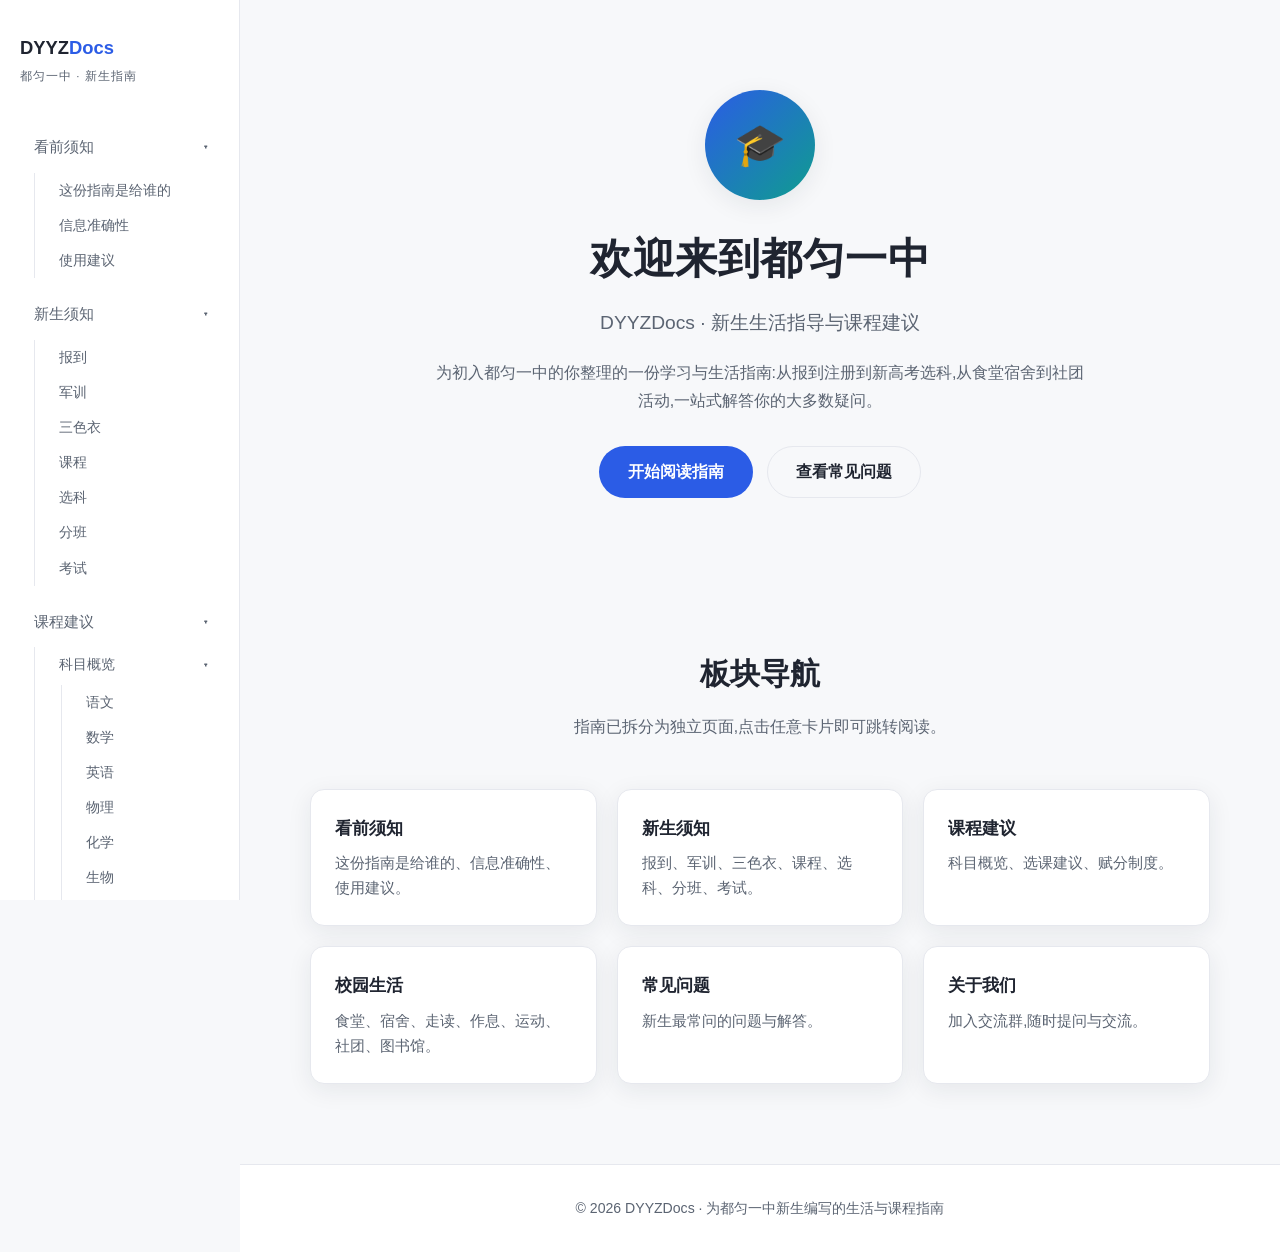
==== index.html @ 172247aa "准备 GitHub Pages 部署:新增 index.html 入口、Actions 工作流、404 页与 README,整合课程建议内容" ====
﻿<!DOCTYPE html>
<html lang="zh-CN">
<head>
<meta charset="UTF-8">
<meta name="viewport" content="width=device-width, initial-scale=1.0">
<meta name="description" content="都匀一中新生生活指南">
<title>DYYZDocs</title>
<link rel="stylesheet" href="style.css">
</head>
<body><!-- ===== 左侧导航栏 ===== -->
<nav id="sideNav">
  <div class="inner">
    <div class="nav-head">
      <a href="index.html" class="logo">DYYZ<span>Docs</span></a>
      <button class="nav-close" onclick="closeNav()" aria-label="关闭菜单">✕</button>
    </div>
    <div class="nav-tag">都匀一中 · 新生指南</div>
    <ul class="nav-links" id="navLinks">
      <li class="nav-group open">
        <div class="nav-group-head">
          <a href="preread.html">看前须知</a>
          <button class="nav-group-toggle" onclick="toggleGroup(this)" aria-label="折叠">▸</button>
        </div>
        <ul class="nav-sublinks">
          <li><a href="preread.html#preread-audience">这份指南是给谁的</a></li>
          <li><a href="preread.html#preread-accuracy">信息准确性</a></li>
          <li><a href="preread.html#preread-howto">使用建议</a></li>
        </ul>
      </li>
      <li class="nav-group open">
        <div class="nav-group-head">
          <a href="essentials.html">新生须知</a>
          <button class="nav-group-toggle" onclick="toggleGroup(this)" aria-label="折叠">▸</button>
        </div>
        <ul class="nav-sublinks">
          <li><a href="essentials.html#es-report">报到</a></li>
          <li><a href="essentials.html#es-military">军训</a></li>
          <li><a href="essentials.html#es-uniform">三色衣</a></li>
          <li><a href="essentials.html#es-course">课程</a></li>
          <li><a href="essentials.html#es-subject">选科</a></li>
          <li><a href="essentials.html#es-class">分班</a></li>
          <li><a href="essentials.html#es-exam">考试</a></li>
        </ul>
      </li>
      <li class="nav-group open">
        <div class="nav-group-head">
          <a href="courses.html">课程建议</a>
          <button class="nav-group-toggle" onclick="toggleGroup(this)" aria-label="折叠">▸</button>
        </div>
        <ul class="nav-sublinks">
          <li class="nav-group open">
            <div class="nav-group-head">
              <a href="courses.html#course-subjects">科目概览</a>
              <button class="nav-group-toggle" onclick="toggleGroup(this)" aria-label="折叠">▸</button>
            </div>
            <ul class="nav-sublinks">
              <li><a href="courses.html#sub-yuwen">语文</a></li>
              <li><a href="courses.html#sub-shuxue">数学</a></li>
              <li><a href="courses.html#sub-yingyu">英语</a></li>
              <li><a href="courses.html#sub-wuli">物理</a></li>
              <li><a href="courses.html#sub-huaxue">化学</a></li>
              <li><a href="courses.html#sub-shengwu">生物</a></li>
              <li><a href="courses.html#sub-zhengzhi">政治</a></li>
              <li><a href="courses.html#sub-lishi">历史</a></li>
              <li><a href="courses.html#sub-dili">地理</a></li>
            </ul>
          </li>
          <li><a href="courses.html#course-select">选课建议</a></li>
          <li><a href="courses.html#course-score">赋分制度</a></li>
        </ul>
      </li>
      <li class="nav-group open">
        <div class="nav-group-head">
          <a href="life.html">校园生活</a>
          <button class="nav-group-toggle" onclick="toggleGroup(this)" aria-label="折叠">▸</button>
        </div>
        <ul class="nav-sublinks">
          <li><a href="life.html#life-canteen">食堂与餐饮</a></li>
          <li><a href="life.html#life-dorm">宿舍生活</a></li>
          <li><a href="life.html#life-day">走读</a></li>
          <li><a href="life.html#life-schedule">作息时间</a></li>
          <li><a href="life.html#life-sports">运动场地</a></li>
          <li><a href="life.html#life-club">社团与活动</a></li>
          <li><a href="life.html#life-library">图书馆</a></li>
        </ul>
      </li>
      <li class="nav-group open">
        <div class="nav-group-head">
          <a href="faq.html">常见问题</a>
          <button class="nav-group-toggle" onclick="toggleGroup(this)" aria-label="折叠">▸</button>
        </div>
        <ul class="nav-sublinks">
          <li><a href="faq.html#faq-report">报到当天需要带什么?</a></li>
          <li><a href="faq.html#faq-military">军训持续多久?</a></li>
          <li><a href="faq.html#faq-dorm">住宿如何分配?</a></li>
          <li><a href="faq.html#faq-xuanke">新高考如何选科?</a></li>
          <li><a href="faq.html#faq-canteen">食堂如何收费?</a></li>
          <li><a href="faq.html#faq-help">遇到问题找谁?</a></li>
        </ul>
      </li>
      <li class="nav-group open">
        <div class="nav-group-head">
          <a href="about.html">关于我们</a>
          <button class="nav-group-toggle" onclick="toggleGroup(this)" aria-label="折叠">▸</button>
        </div>
        <ul class="nav-sublinks">
          <li><a href="about.html#au-qqgroup">QQ群</a></li>
          <li><a href="about.html#au-editor">编辑人QQ</a></li>
        </ul>
      </li>
    </ul>
    <div class="nav-foot">
      <button class="sidebar-collapse" onclick="toggleSidebar()" aria-label="收起侧边栏">« 收起侧边栏</button>
    </div>
  </div>
</nav>

<!-- 移动端:打开按钮 + 遮罩;桌面端:侧边栏收起后浮现的展开按钮 -->
<button class="hamburger" onclick="openNav()" aria-label="打开菜单">☰</button>
<button class="sidebar-open" onclick="toggleSidebar()" aria-label="展开侧边栏">»</button>
<div class="overlay" id="overlay" onclick="closeNav()"></div><!-- ===== Hero ===== -->
<header class="hero" id="top">
  <div class="container">
    <div class="avatar">🎓</div>
    <h1>欢迎来到都匀一中</h1>
    <p class="subtitle">DYYZDocs · 新生生活指导与课程建议</p>
    <p class="intro">为初入都匀一中的你整理的一份学习与生活指南:从报到注册到新高考选科,从食堂宿舍到社团活动,一站式解答你的大多数疑问。</p>
    <div class="hero-actions">
      <a href="preread.html" class="btn btn-primary">开始阅读指南</a>
      <a href="faq.html" class="btn btn-ghost">查看常见问题</a>
    </div>
  </div>
</header><!-- ===== 板块导航 ===== -->
<section id="sections">
  <div class="container">
    <h2 class="section-title">板块导航</h2>
    <p class="section-sub">指南已拆分为独立页面,点击任意卡片即可跳转阅读。</p>
    <div class="cards">
      <a class="card" href="preread.html"><h3>看前须知</h3><p>这份指南是给谁的、信息准确性、使用建议。</p></a>
      <a class="card" href="essentials.html"><h3>新生须知</h3><p>报到、军训、三色衣、课程、选科、分班、考试。</p></a>
      <a class="card" href="courses.html"><h3>课程建议</h3><p>科目概览、选课建议、赋分制度。</p></a>
      <a class="card" href="life.html"><h3>校园生活</h3><p>食堂、宿舍、走读、作息、运动、社团、图书馆。</p></a>
      <a class="card" href="faq.html"><h3>常见问题</h3><p>新生最常问的问题与解答。</p></a>
      <a class="card" href="about.html"><h3>关于我们</h3><p>加入交流群,随时提问与交流。</p></a>
    </div>
  </div>
</section><footer>
  © 2026 DYYZDocs · 为都匀一中新生编写的生活与课程指南
</footer>

<script src="script.js"></script>
</body>
</html>
---- style.css ----
:root {
  --bg: #f7f8fa;
  --surface: #ffffff;
  --text: #1f2430;
  --text-muted: #5b6472;
  --primary: #2b5ce6;
  --primary-dark: #1f4ac7;
  --accent: #0f9d8f;
  --border: #e6e8ee;
  --shadow: 0 6px 24px rgba(31, 36, 48, .08);
  --maxw: 1080px;
}

* { margin: 0; padding: 0; box-sizing: border-box; }

html { scroll-behavior: smooth; }

body {
  font-family: "PingFang SC", "Microsoft YaHei", "Helvetica Neue", Arial, sans-serif;
  background: var(--bg);
  color: var(--text);
  line-height: 1.7;
  -webkit-font-smoothing: antialiased;
  margin-left: 240px; /* 为左侧导航留出空间 */
  transition: margin-left .3s ease;
}

a { color: var(--primary); text-decoration: none; }
img { max-width: 100%; display: block; }
.container { max-width: var(--maxw); margin: 0 auto; padding: 0 24px; }

/* ---------- 左侧导航栏 ---------- */
nav {
  position: fixed; top: 0; left: 0; bottom: 0; z-index: 100;
  width: 240px;
  background: var(--surface);
  border-right: 1px solid var(--border);
  transition: transform .3s ease;
}
nav .inner {
  height: 100%; padding: 32px 20px;
  display: flex; flex-direction: column; align-items: stretch;
  overflow-y: auto; scrollbar-width: thin; scrollbar-color: var(--border) transparent;
}
nav .inner::-webkit-scrollbar { width: 6px; }
nav .inner::-webkit-scrollbar-thumb { background: var(--border); border-radius: 3px; }
.nav-head { display: flex; align-items: center; justify-content: space-between; }
.logo { font-weight: 700; font-size: 1.15rem; color: var(--text); }
.logo span { color: var(--primary); }
.nav-tag {
  margin-top: 4px; font-size: .72rem; color: var(--text-muted);
  letter-spacing: 1px;
}
.nav-links { list-style: none; display: flex; flex-direction: column; gap: 4px; margin-top: 36px; }
.nav-links a {
  display: block; padding: 11px 14px; border-radius: 10px;
  color: var(--text-muted); font-size: .95rem; transition: all .2s;
}
.nav-links a:hover { color: var(--primary); background: #eef1ff; }
.nav-sublinks {
  list-style: none; margin: 2px 0 8px 14px; padding-left: 12px;
  border-left: 1px solid var(--border);
}
.nav-sublinks a {
  display: block; padding: 6px 12px; border-radius: 8px;
  font-size: .85rem; color: var(--text-muted); transition: all .2s;
}
.nav-sublinks a:hover { color: var(--primary); background: #f0f3ff; }

/* 侧边栏可折叠分组 */
.nav-group > .nav-sublinks { display: none; }
.nav-group.open > .nav-sublinks { display: block; }
.nav-group-head { display: flex; align-items: center; gap: 4px; }
.nav-group-head > a { flex: 1; }
.nav-group-toggle {
  background: none; border: none; cursor: pointer; flex-shrink: 0;
  color: var(--text-muted); font-size: .75rem; padding: 10px 10px;
  border-radius: 8px; line-height: 1; transition: all .2s;
}
.nav-group-toggle:hover { color: var(--primary); background: var(--bg); }
.nav-group.open > .nav-group-head .nav-group-toggle { transform: rotate(90deg); }

/* 侧边栏整体收起/展开 */
.nav-foot { margin-top: auto; padding-top: 16px; border-top: 1px solid var(--border); }
.sidebar-collapse {
  display: none; width: 100%; padding: 10px; border: none; background: none; cursor: pointer;
  color: var(--text-muted); border-radius: 8px; font-size: .88rem;
  align-items: center; justify-content: center; gap: 6px; transition: all .2s;
}
.sidebar-collapse:hover { color: var(--primary); background: var(--bg); }
.sidebar-open {
  display: none; align-items: center; justify-content: center;
  position: fixed; top: 14px; left: 14px; z-index: 110;
  width: 44px; height: 44px; border-radius: 12px;
  background: var(--surface); border: 1px solid var(--border);
  font-size: 1.1rem; color: var(--text); box-shadow: var(--shadow); cursor: pointer;
}
@media (min-width: 769px) {
  .sidebar-collapse { display: flex; }
  body.nav-collapsed .sidebar-open { display: flex; }
  body.nav-collapsed { margin-left: 0; }
  body.nav-collapsed nav { transform: translateX(-100%); }
}

/* 桌面端隐藏:汉堡按钮 / 关闭按钮 / 遮罩层(移动端用) */
.hamburger, .nav-close { display: none; background: none; border: none; cursor: pointer; }
.overlay { display: none; position: fixed; inset: 0; z-index: 95; background: rgba(0,0,0,.35); }
.overlay.show { display: block; }

/* ---------- Hero ---------- */
header.hero {
  padding: 90px 0 70px;
  text-align: center;
}
.avatar {
  width: 110px; height: 110px; margin: 0 auto 24px;
  border-radius: 50%;
  background: linear-gradient(135deg, var(--primary), var(--accent));
  display: flex; align-items: center; justify-content: center;
  color: #fff; font-size: 2.6rem; font-weight: 700;
  box-shadow: var(--shadow);
}
.hero h1 { font-size: 2.6rem; letter-spacing: .5px; }
.hero .subtitle { margin-top: 12px; font-size: 1.2rem; color: var(--text-muted); }
.hero .intro { max-width: 660px; margin: 20px auto 0; color: var(--text-muted); }
.hero-actions { margin-top: 32px; display: flex; gap: 14px; justify-content: center; flex-wrap: wrap; }
.btn {
  display: inline-block; padding: 12px 28px; border-radius: 999px;
  font-size: .98rem; font-weight: 600; transition: all .2s; cursor: pointer;
  border: 1px solid transparent;
}
.btn-primary { background: var(--primary); color: #fff; }
.btn-primary:hover { background: var(--primary-dark); }
.btn-ghost { background: transparent; color: var(--text); border-color: var(--border); }
.btn-ghost:hover { border-color: var(--primary); color: var(--primary); }

/* ---------- 通用区块 ---------- */
section { padding: 80px 0; }
.section-title {
  text-align: center; font-size: 1.9rem; margin-bottom: 14px; font-weight: 700;
}
.section-sub {
  text-align: center; color: var(--text-muted); max-width: 560px;
  margin: 0 auto 48px; font-size: .98rem;
}

/* ---------- 小板块标题(课程建议内) ---------- */
.sub-title {
  text-align: center; font-size: 1.35rem; font-weight: 700;
  margin: 56px 0 8px; letter-spacing: .5px;
}
.sub-title:first-of-type { margin-top: 0; }
.sub-title .num { color: var(--primary); margin-right: 8px; }
.sub-sub {
  text-align: center; color: var(--text-muted); max-width: 560px;
  margin: 0 auto 36px; font-size: .95rem;
}

/* ---------- 正文:副标题 + 内容 ---------- */
.plain-text { max-width: 800px; margin: 0 auto; }
.plain-text h4 {
  display: flex; align-items: center; gap: 8px;
  font-size: 1.05rem; font-weight: 700; margin: 22px 0 4px;
}
.plain-text h4::before {
  content: ""; width: 4px; height: 1em; border-radius: 2px;
  background: var(--primary); flex-shrink: 0;
}
.plain-text h4:first-child { margin-top: 0; }
.plain-text p { margin-bottom: 16px; font-size: .97rem; line-height: 1.9; color: var(--text); }

/* ---------- 页脚 ---------- */
footer { padding: 32px 0; text-align: center; color: var(--text-muted); font-size: .88rem; border-top: 1px solid var(--border); background: var(--surface); }

/* ---------- 响应式 ---------- */
@media (max-width: 768px) {
  body { margin-left: 0; }

  /* 抽屉式侧边导航 */
  nav {
    width: 260px; transform: translateX(-100%);
    transition: transform .3s ease;
  }
  nav.open { transform: translateX(0); box-shadow: 6px 0 24px rgba(0,0,0,.12); }
  .nav-links { margin-top: 24px; }

  /* 悬浮的打开按钮 */
  .hamburger {
    display: flex; align-items: center; justify-content: center;
    position: fixed; top: 14px; left: 14px; z-index: 110;
    width: 44px; height: 44px; border-radius: 12px;
    background: var(--surface); border: 1px solid var(--border);
    font-size: 1.3rem; color: var(--text); box-shadow: var(--shadow);
  }
  /* 侧边栏内的关闭按钮 */
  .nav-close {
    display: flex; align-items: center; justify-content: center;
    width: 36px; height: 36px; border-radius: 8px;
    font-size: 1rem; color: var(--text-muted);
  }
  .nav-close:hover { color: var(--text); background: var(--bg); }

  header.hero { padding: 100px 0 60px; }
  .hero h1 { font-size: 2rem; }
  .section-title { font-size: 1.6rem; }
}

/* ================= 多页面拆分后新增样式 ================= */

/* 子页面页头 */
.page-hero { padding: 64px 0 30px; text-align: center; }
.page-hero h1 { font-size: 2.1rem; letter-spacing: .5px; }
.page-hero .subtitle { margin-top: 10px; font-size: 1.08rem; color: var(--text-muted); }

/* 子页面正文间距 */
main section { padding: 40px 0 64px; }

/* 卡片网格(板块导航 / 科目概览 / 课程建议) */
.cards {
  display: grid;
  grid-template-columns: repeat(auto-fill, minmax(280px, 1fr));
  gap: 20px;
  max-width: 900px;
  margin: 0 auto;
}
.card {
  display: block;
  background: var(--surface);
  border: 1px solid var(--border);
  border-radius: 14px;
  padding: 24px;
  box-shadow: var(--shadow);
  transition: transform .25s, box-shadow .25s, border-color .25s;
}
.card:hover {
  transform: translateY(-4px);
  border-color: var(--primary);
  box-shadow: 0 10px 28px rgba(31, 36, 48, .14);
}
.card h3 {
  font-size: 1.08rem;
  margin-bottom: 8px;
  color: var(--text);
}
.card p {
  font-size: .92rem;
  color: var(--text-muted);
  margin: 0;
}

@media (max-width: 768px) {
  .page-hero { padding: 96px 0 24px; }
  .page-hero h1 { font-size: 1.7rem; }
}
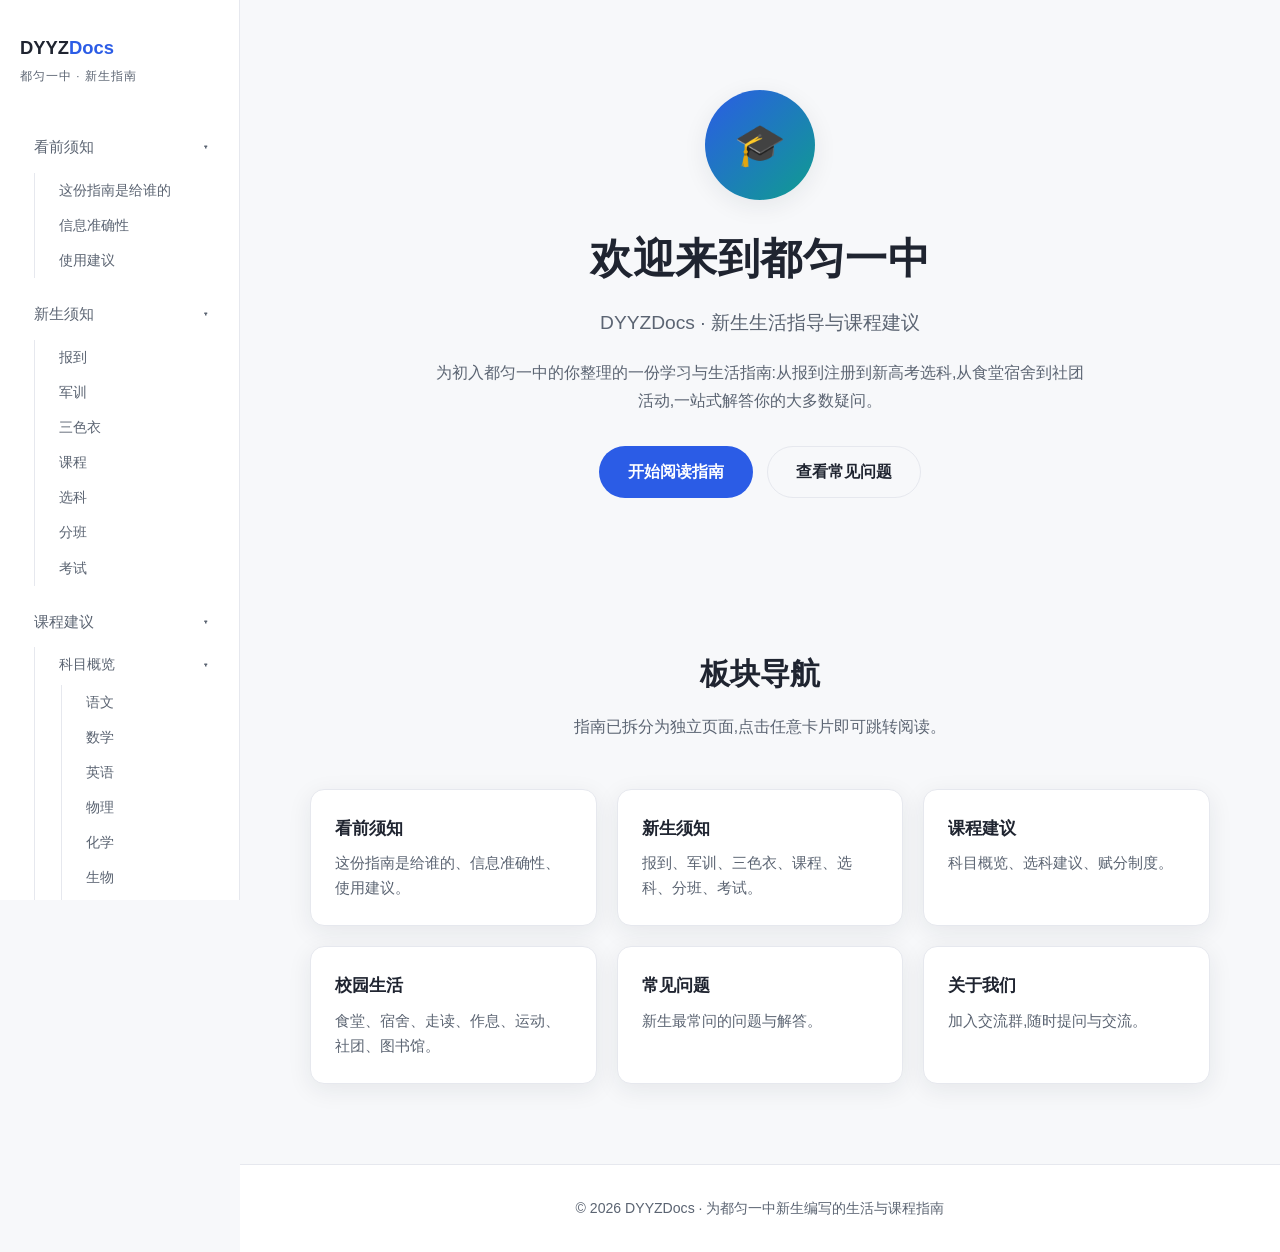
==== commit 52c35610: "更改字样及图标" ====
--- a/index.html
+++ b/index.html
@@ -65,7 +65,7 @@
               <li><a href="courses.html#sub-dili">地理</a></li>
             </ul>
           </li>
-          <li><a href="courses.html#course-select">选课建议</a></li>
+          <li><a href="courses.html#course-select">选科建议</a></li>
           <li><a href="courses.html#course-score">赋分制度</a></li>
         </ul>
       </li>
@@ -93,7 +93,6 @@
           <li><a href="faq.html#faq-report">报到当天需要带什么?</a></li>
           <li><a href="faq.html#faq-military">军训持续多久?</a></li>
           <li><a href="faq.html#faq-dorm">住宿如何分配?</a></li>
-          <li><a href="faq.html#faq-xuanke">新高考如何选科?</a></li>
           <li><a href="faq.html#faq-canteen">食堂如何收费?</a></li>
           <li><a href="faq.html#faq-help">遇到问题找谁?</a></li>
         </ul>
@@ -105,7 +104,7 @@
         </div>
         <ul class="nav-sublinks">
           <li><a href="about.html#au-qqgroup">QQ群</a></li>
-          <li><a href="about.html#au-editor">编辑人QQ</a></li>
+          <li><a href="about.html#au-editor">编辑人</a></li>
         </ul>
       </li>
     </ul>
@@ -138,7 +137,7 @@
     <div class="cards">
       <a class="card" href="preread.html"><h3>看前须知</h3><p>这份指南是给谁的、信息准确性、使用建议。</p></a>
       <a class="card" href="essentials.html"><h3>新生须知</h3><p>报到、军训、三色衣、课程、选科、分班、考试。</p></a>
-      <a class="card" href="courses.html"><h3>课程建议</h3><p>科目概览、选课建议、赋分制度。</p></a>
+      <a class="card" href="courses.html"><h3>课程建议</h3><p>科目概览、选科建议、赋分制度。</p></a>
       <a class="card" href="life.html"><h3>校园生活</h3><p>食堂、宿舍、走读、作息、运动、社团、图书馆。</p></a>
       <a class="card" href="faq.html"><h3>常见问题</h3><p>新生最常问的问题与解答。</p></a>
       <a class="card" href="about.html"><h3>关于我们</h3><p>加入交流群,随时提问与交流。</p></a>
--- a/style.css
+++ b/style.css
@@ -248,6 +248,28 @@
   margin: 0;
 }
 
+/* 编辑人列表(名字 + 头像) */
+.editors {
+  display: flex;
+  flex-wrap: wrap;
+  gap: 16px;
+  margin-top: 18px;
+}
+.editor {
+  display: flex;
+  align-items: center;
+  gap: 10px;
+  background: var(--surface);
+  border: 1px solid var(--border);
+  border-radius: 12px;
+  padding: 10px 16px 10px 10px;
+  color: var(--text);
+  transition: all .2s;
+}
+.editor:hover { border-color: var(--primary); box-shadow: var(--shadow); }
+.editor img { width: 44px; height: 44px; border-radius: 50%; }
+.editor span { font-size: .92rem; font-weight: 600; }
+
 @media (max-width: 768px) {
   .page-hero { padding: 96px 0 24px; }
   .page-hero h1 { font-size: 1.7rem; }
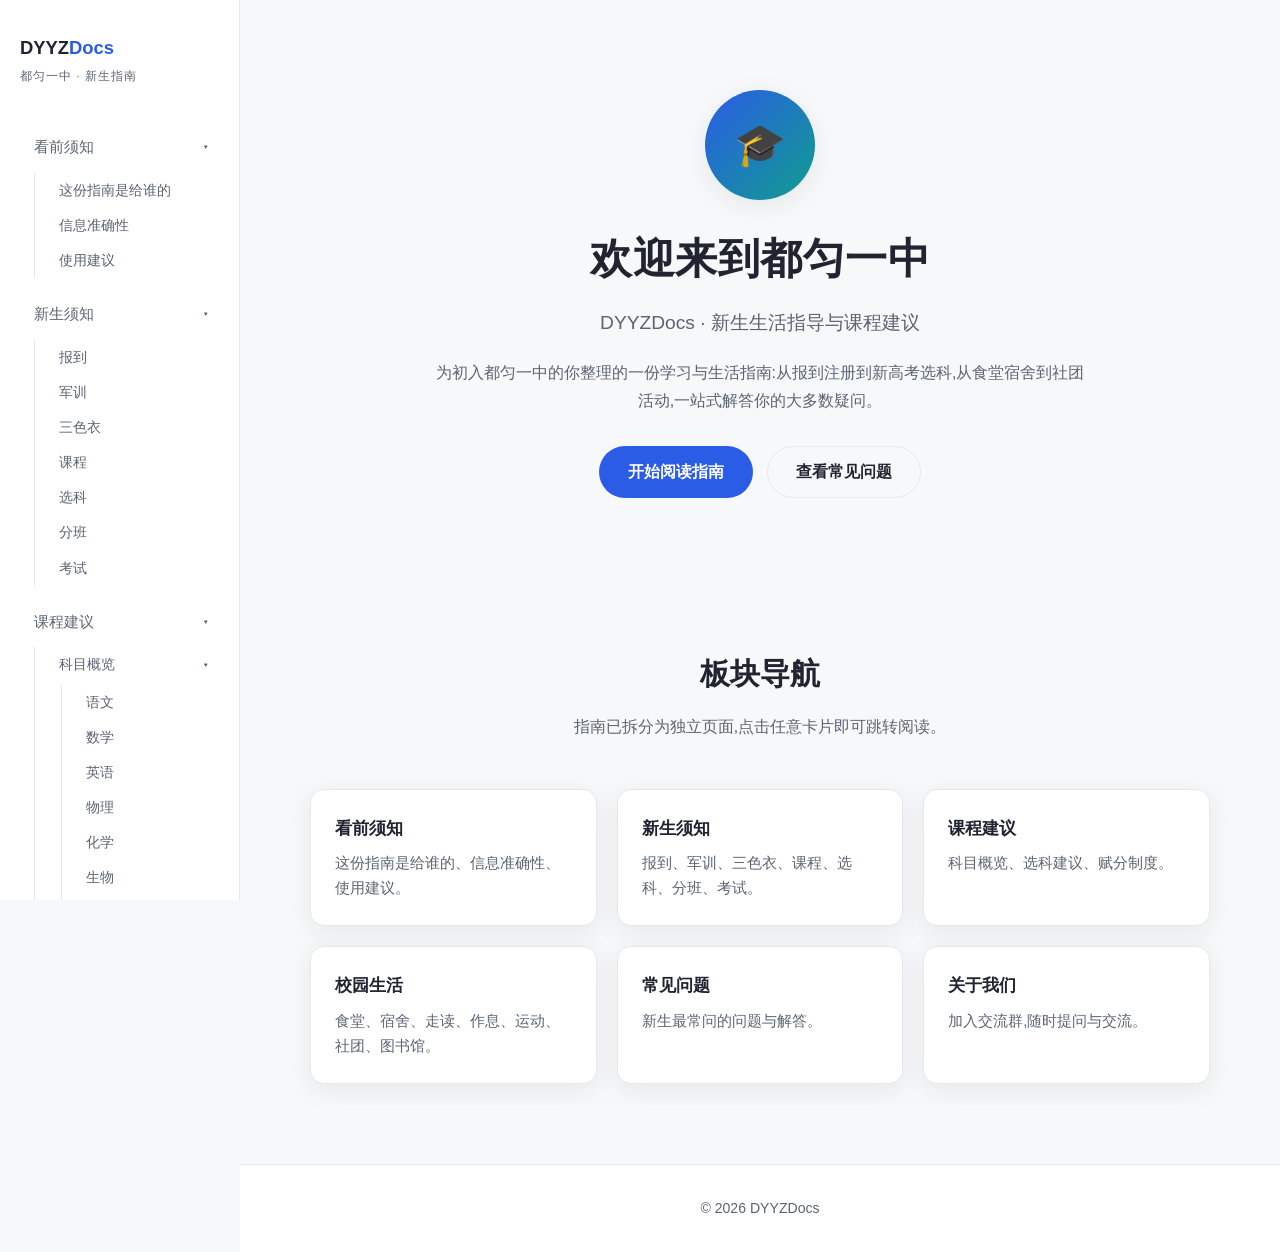
==== commit 8ad8a313: "更改内容" ====
--- a/index.html
+++ b/index.html
@@ -5,6 +5,7 @@
 <meta name="viewport" content="width=device-width, initial-scale=1.0">
 <meta name="description" content="都匀一中新生生活指南">
 <title>DYYZDocs</title>
+<link rel="icon" href="favicon.ico" type="image/x-icon">
 <link rel="stylesheet" href="style.css">
 </head>
 <body><!-- ===== 左侧导航栏 ===== -->
@@ -90,8 +91,6 @@
           <button class="nav-group-toggle" onclick="toggleGroup(this)" aria-label="折叠">▸</button>
         </div>
         <ul class="nav-sublinks">
-          <li><a href="faq.html#faq-report">报到当天需要带什么?</a></li>
-          <li><a href="faq.html#faq-military">军训持续多久?</a></li>
           <li><a href="faq.html#faq-dorm">住宿如何分配?</a></li>
           <li><a href="faq.html#faq-canteen">食堂如何收费?</a></li>
           <li><a href="faq.html#faq-help">遇到问题找谁?</a></li>
@@ -144,7 +143,7 @@
     </div>
   </div>
 </section><footer>
-  © 2026 DYYZDocs · 为都匀一中新生编写的生活与课程指南
+  © 2026 DYYZDocs
 </footer>
 
 <script src="script.js"></script>
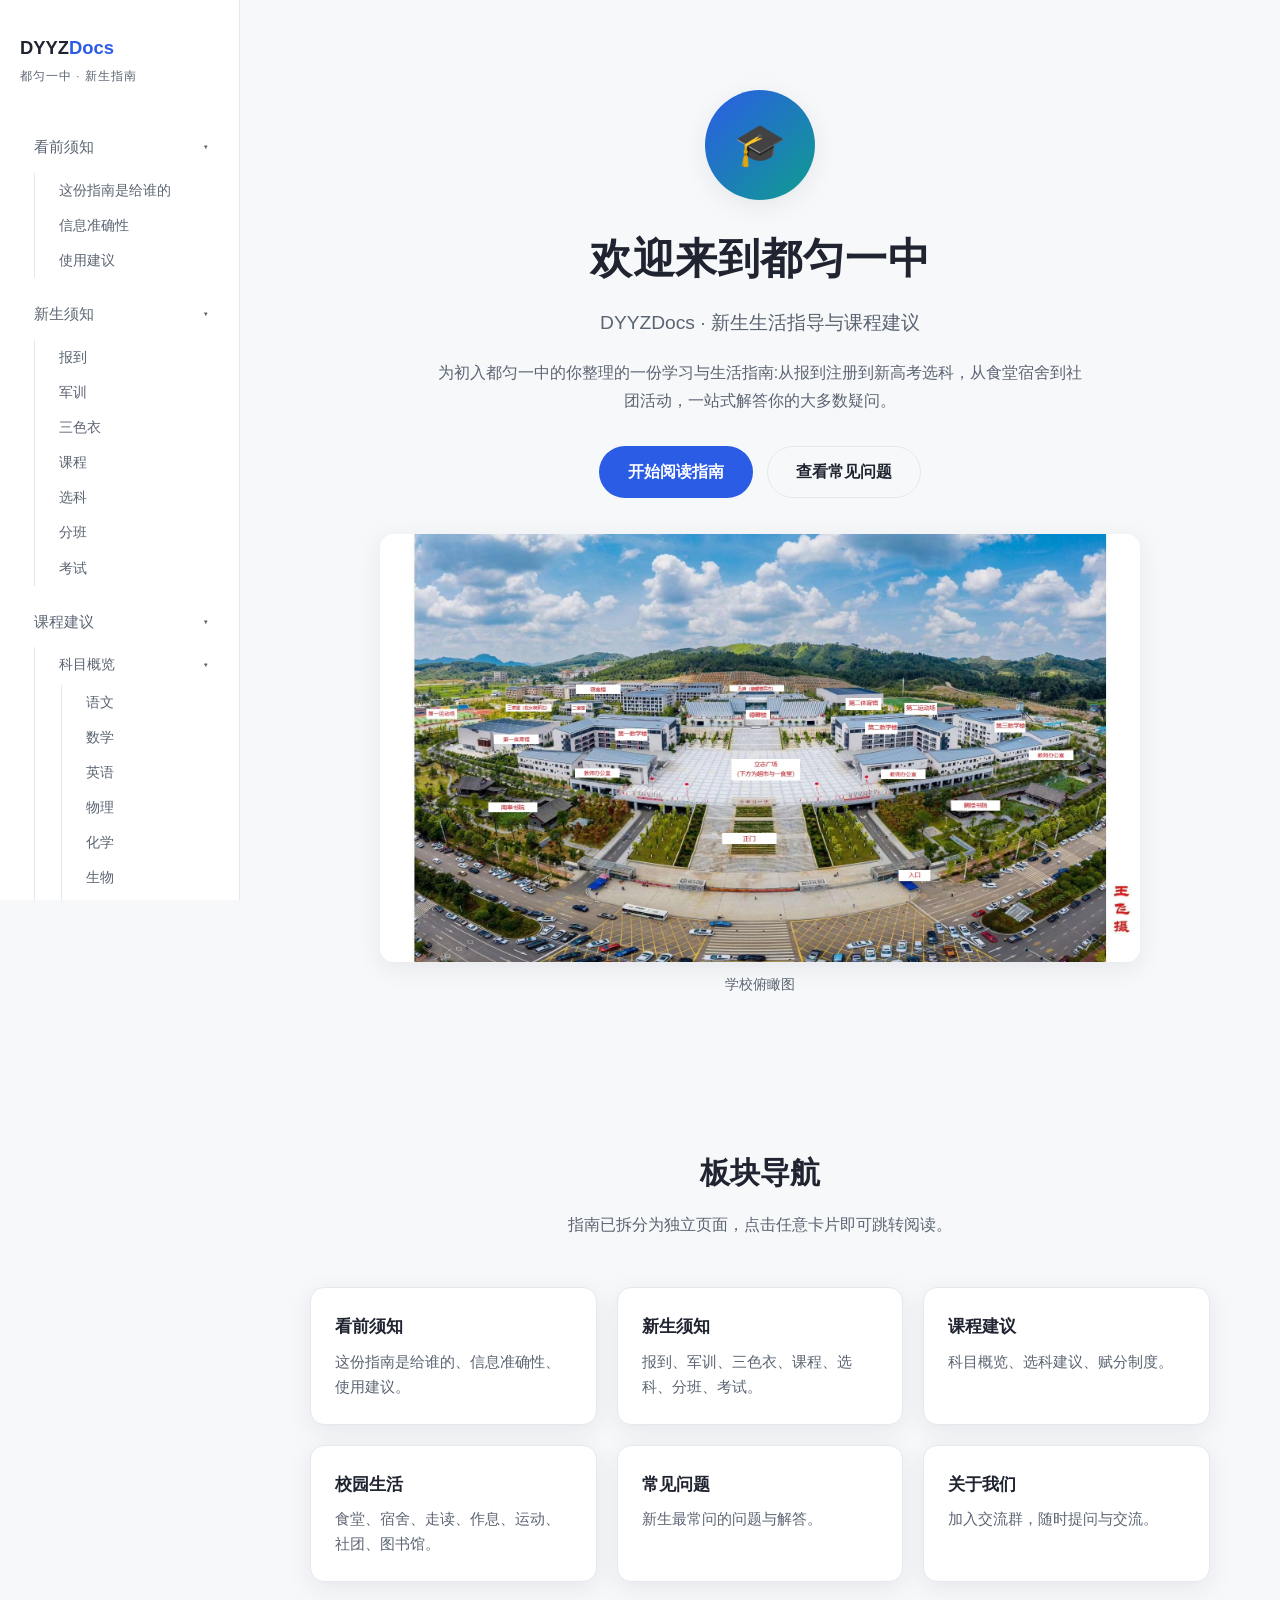
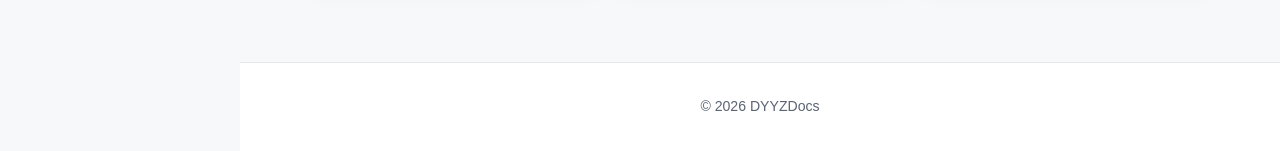
==== commit 7cc40ba0: "大更新1" ====
--- a/index.html
+++ b/index.html
@@ -122,24 +122,26 @@
     <div class="avatar">🎓</div>
     <h1>欢迎来到都匀一中</h1>
     <p class="subtitle">DYYZDocs · 新生生活指导与课程建议</p>
-    <p class="intro">为初入都匀一中的你整理的一份学习与生活指南:从报到注册到新高考选科,从食堂宿舍到社团活动,一站式解答你的大多数疑问。</p>
+    <p class="intro">为初入都匀一中的你整理的一份学习与生活指南:从报到注册到新高考选科，从食堂宿舍到社团活动，一站式解答你的大多数疑问。</p>
     <div class="hero-actions">
       <a href="preread.html" class="btn btn-primary">开始阅读指南</a>
       <a href="faq.html" class="btn btn-ghost">查看常见问题</a>
     </div>
+    <img src="dyyz.png" alt="都匀一中学校俯瞰图" class="school-aerial">
+    <p class="school-aerial-cap">学校俯瞰图</p>
   </div>
 </header><!-- ===== 板块导航 ===== -->
 <section id="sections">
   <div class="container">
     <h2 class="section-title">板块导航</h2>
-    <p class="section-sub">指南已拆分为独立页面,点击任意卡片即可跳转阅读。</p>
+    <p class="section-sub">指南已拆分为独立页面，点击任意卡片即可跳转阅读。</p>
     <div class="cards">
       <a class="card" href="preread.html"><h3>看前须知</h3><p>这份指南是给谁的、信息准确性、使用建议。</p></a>
       <a class="card" href="essentials.html"><h3>新生须知</h3><p>报到、军训、三色衣、课程、选科、分班、考试。</p></a>
       <a class="card" href="courses.html"><h3>课程建议</h3><p>科目概览、选科建议、赋分制度。</p></a>
       <a class="card" href="life.html"><h3>校园生活</h3><p>食堂、宿舍、走读、作息、运动、社团、图书馆。</p></a>
       <a class="card" href="faq.html"><h3>常见问题</h3><p>新生最常问的问题与解答。</p></a>
-      <a class="card" href="about.html"><h3>关于我们</h3><p>加入交流群,随时提问与交流。</p></a>
+      <a class="card" href="about.html"><h3>关于我们</h3><p>加入交流群，随时提问与交流。</p></a>
     </div>
   </div>
 </section><footer>
--- a/style.css
+++ b/style.css
@@ -124,6 +124,11 @@
 .hero .subtitle { margin-top: 12px; font-size: 1.2rem; color: var(--text-muted); }
 .hero .intro { max-width: 660px; margin: 20px auto 0; color: var(--text-muted); }
 .hero-actions { margin-top: 32px; display: flex; gap: 14px; justify-content: center; flex-wrap: wrap; }
+.school-aerial {
+  max-width: 760px; width: 100%; margin: 36px auto 0;
+  border-radius: 14px; box-shadow: var(--shadow);
+}
+.school-aerial-cap { margin-top: 10px; font-size: .9rem; color: var(--text-muted); }
 .btn {
   display: inline-block; padding: 12px 28px; border-radius: 999px;
   font-size: .98rem; font-weight: 600; transition: all .2s; cursor: pointer;
